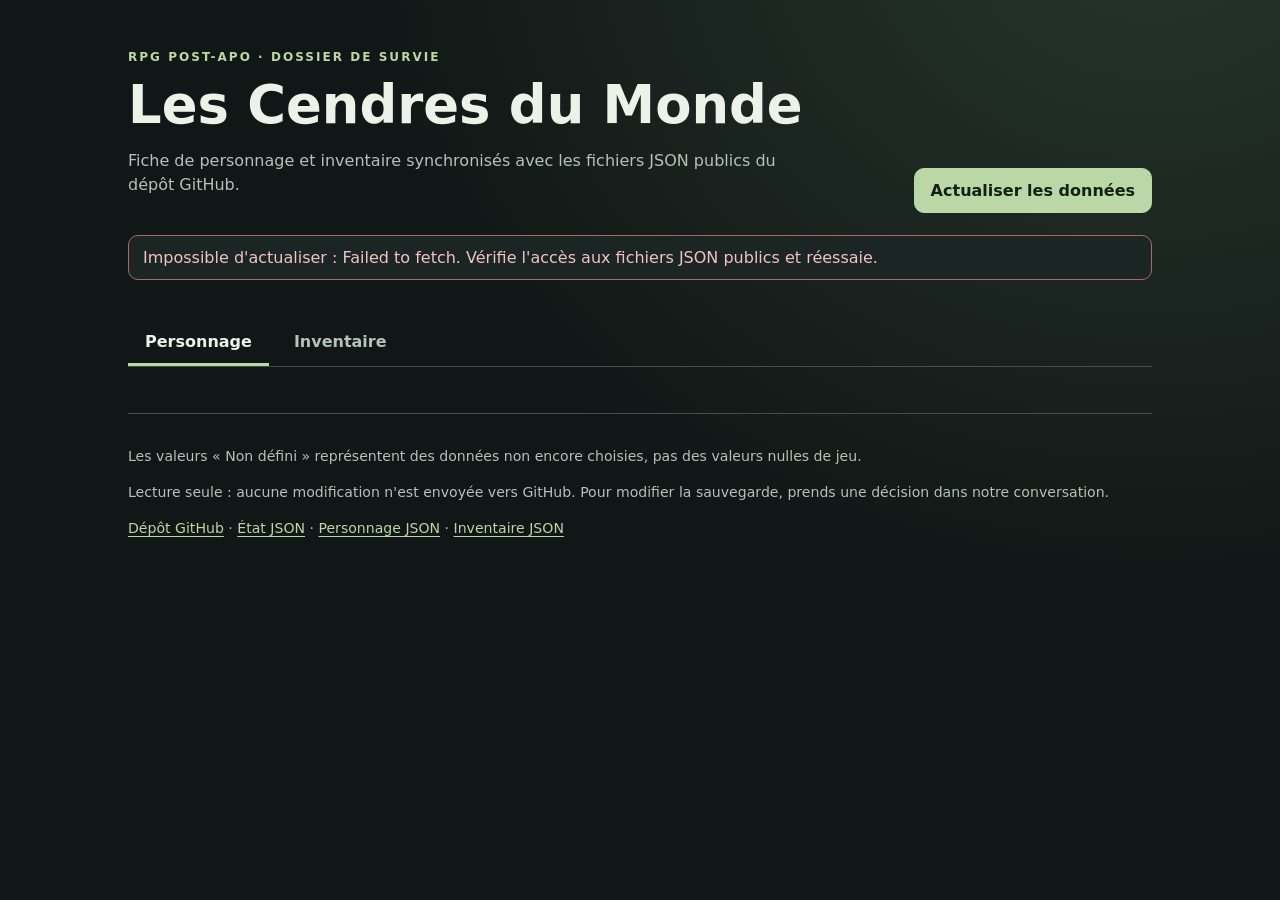
==== docs/index.html @ 20d3e15a "feat: ajouter visualiseur JS de personnage et inventaire" ====
<!doctype html>
<html lang="fr">
<head>
  <meta charset="utf-8">
  <meta name="viewport" content="width=device-width, initial-scale=1">
  <meta name="theme-color" content="#161d1c">
  <meta name="description" content="Tableau de bord du personnage et de l'inventaire — Les Cendres du Monde.">
  <title>Les Cendres du Monde — Tableau de bord</title>
  <link rel="stylesheet" href="./dashboard.css">
  <script src="./dashboard.js" defer></script>
</head>
<body>
  <main class="shell">
    <header class="masthead">
      <div>
        <p class="eyebrow">RPG POST-APO · DOSSIER DE SURVIE</p>
        <h1>Les Cendres du Monde</h1>
        <p class="lead">Fiche de personnage et inventaire synchronisés avec les fichiers JSON publics du dépôt GitHub.</p>
      </div>
      <button type="button" id="refresh" class="primary">Actualiser les données</button>
    </header>

    <div id="status" class="status" role="status" aria-live="polite">Chargement des sauvegardes…</div>
    <section id="summary" class="summary" aria-label="Situation du jeu"></section>

    <nav class="tabs" aria-label="Catégorie de la fiche">
      <button type="button" id="tab-personnage" role="tab" aria-controls="panel-personnage" aria-selected="true" tabindex="0">Personnage</button>
      <button type="button" id="tab-inventaire" role="tab" aria-controls="panel-inventaire" aria-selected="false" tabindex="-1">Inventaire</button>
    </nav>
    <section id="panel-personnage" role="tabpanel" aria-labelledby="tab-personnage" class="panel"></section>
    <section id="panel-inventaire" role="tabpanel" aria-labelledby="tab-inventaire" class="panel" hidden></section>

    <footer class="foot">
      <p>Les valeurs « Non défini » représentent des données non encore choisies, pas des valeurs nulles de jeu.</p>
      <p>Lecture seule : aucune modification n'est envoyée vers GitHub. Pour modifier la sauvegarde, prends une décision dans notre conversation.</p>
      <p><a href="https://github.com/Nighttug58/RPG_POST_APO">Dépôt GitHub</a> · <a href="https://github.com/Nighttug58/RPG_POST_APO/blob/main/sauvegarde/ETAT.json">État JSON</a> · <a href="https://github.com/Nighttug58/RPG_POST_APO/blob/main/personnage/PERSONNAGE.json">Personnage JSON</a> · <a href="https://github.com/Nighttug58/RPG_POST_APO/blob/main/sauvegarde/INVENTAIRE.json">Inventaire JSON</a></p>
    </footer>
  </main>
</body>
</html>
---- docs/dashboard.css ----
:root{color-scheme:dark;--bg:#101716;--panel:#1b2523;--panel2:#23302c;--line:#40514b;--text:#ecf2e8;--muted:#b4c2b8;--accent:#bad7a5;--warn:#e6ce8a;--danger:#e6a8a8}
*{box-sizing:border-box}
html{font-family:system-ui,-apple-system,BlinkMacSystemFont,"Segoe UI",sans-serif;background:var(--bg);color:var(--text)}
body{margin:0;background:radial-gradient(ellipse at 90% -10%,#27352d 0%,transparent 50%),var(--bg);min-height:100vh}
.shell{width:min(1024px,calc(100% - 32px));margin:0 auto;padding:38px 0 55px}
.masthead{display:flex;align-items:flex-end;justify-content:space-between;gap:20px;margin-bottom:22px}
.eyebrow{text-transform:uppercase;letter-spacing:.17em;font-size:.75rem;color:var(--accent);font-weight:700}
h1{font-size:clamp(1.9rem,5vw,3.3rem);line-height:1.08;margin:.3rem 0}
h2{font-size:1.15rem;margin:0 0 14px}
.lead,.muted{color:var(--muted)}
.lead{max-width:660px;line-height:1.5}
button{font:inherit;cursor:pointer}
button:focus-visible,a:focus-visible{outline:3px solid var(--accent);outline-offset:3px}
.primary{border:1px solid var(--accent);background:var(--accent);color:#142014;padding:12px 16px;border-radius:10px;font-weight:700;white-space:nowrap}
.primary:disabled{opacity:.55;cursor:wait}
.status{padding:12px 14px;background:var(--panel);border:1px solid var(--line);border-radius:10px;margin-bottom:16px;color:var(--muted)}
.status.error{border-color:#ae6868;color:#f1c3c3}
.summary{display:grid;grid-template-columns:repeat(4,minmax(0,1fr));gap:12px;margin-bottom:24px}
.tile,.group{background:var(--panel);border:1px solid var(--line);border-radius:12px;padding:18px}
.tile .key,.key{color:var(--muted);font-size:.83rem}
.tile .value{font-size:1.1rem;font-weight:700;margin-top:5px;overflow-wrap:anywhere}
.tabs{display:flex;gap:8px;border-bottom:1px solid var(--line);margin-bottom:18px}
.tabs button{background:transparent;color:var(--muted);border:0;border-bottom:3px solid transparent;padding:12px 17px;font-weight:700}
.tabs button[aria-selected=true]{color:var(--text);border-color:var(--accent)}
.panel{display:grid;gap:16px}
.panel[hidden]{display:none}
.grid{display:grid;grid-template-columns:repeat(2,minmax(0,1fr));gap:16px}
.pairs{display:grid;grid-template-columns:repeat(2,minmax(0,1fr));gap:12px}
.item{border-top:1px solid var(--line);padding:11px 0}
.item:first-child{border-top:0}
.item .value{margin-top:4px;font-size:1rem;overflow-wrap:anywhere}
.bar{height:7px;background:#384640;border-radius:100px;overflow:hidden;margin-top:7px}
.bar>span{display:block;height:100%;background:var(--accent);border-radius:inherit}
.stat{margin-bottom:12px}
.stat-head{display:flex;align-items:center;justify-content:space-between;gap:10px;font-size:.95rem}
.tags{display:flex;flex-wrap:wrap;gap:7px}
.tag{display:inline-block;padding:6px 10px;border:1px solid var(--line);background:var(--panel2);border-radius:99px;font-size:.86rem}
.empty{padding:20px;border:1px dashed var(--line);border-radius:10px;color:var(--muted)}
.inventory-row{display:grid;grid-template-columns:minmax(0,1fr) auto;gap:14px;padding:14px 0;border-top:1px solid var(--line)}
.inventory-row:first-of-type{border-top:0}
.inventory-title{font-weight:700;overflow-wrap:anywhere}
.inventory-meta{font-size:.83rem;color:var(--muted);margin-top:4px}
.numeric{text-align:right;font-variant-numeric:tabular-nums}
.foot{margin-top:28px;padding-top:18px;border-top:1px solid var(--line);color:var(--muted);font-size:.88rem;line-height:1.55}
a{color:var(--accent);text-underline-offset:3px}
@media(max-width:700px){.masthead{align-items:flex-start;flex-direction:column}.summary{grid-template-columns:repeat(2,minmax(0,1fr))}.grid,.pairs{grid-template-columns:1fr}.primary{white-space:normal}}
@media(prefers-reduced-motion:no-preference){button{transition:background .15s,color .15s}}
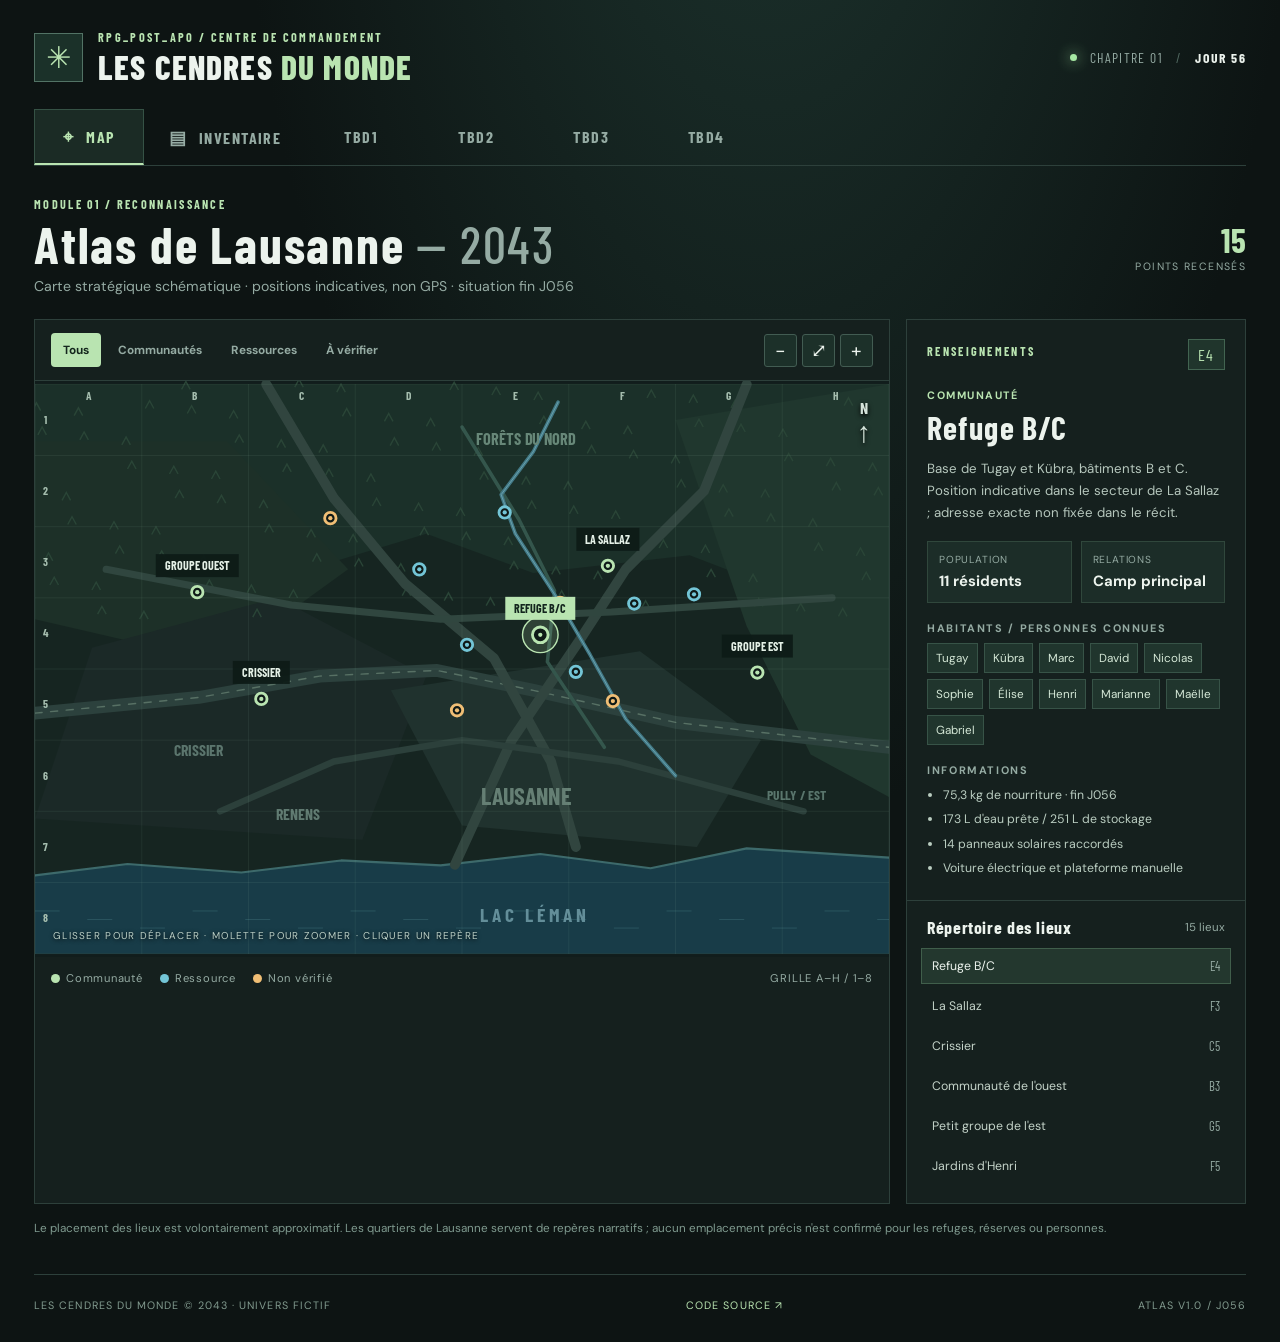
==== commit 95a15e30: "Refonte complète du site Pages : atlas Canvas interactif et 6 onglets" ====
--- a/docs/index.html
+++ b/docs/index.html
@@ -2,39 +2,76 @@
 <html lang="fr">
 <head>
   <meta charset="utf-8">
-  <meta name="viewport" content="width=device-width, initial-scale=1">
-  <meta name="theme-color" content="#161d1c">
-  <meta name="description" content="Tableau de bord du personnage et de l'inventaire — Les Cendres du Monde.">
-  <title>Les Cendres du Monde — Tableau de bord</title>
+  <meta name="viewport" content="width=device-width,initial-scale=1">
+  <meta name="theme-color" content="#101817">
+  <meta name="description" content="Atlas interactif des communautés — Les Cendres du Monde.">
+  <title>Les Cendres du Monde · Atlas</title>
   <link rel="stylesheet" href="./dashboard.css">
   <script src="./dashboard.js" defer></script>
 </head>
 <body>
-  <main class="shell">
-    <header class="masthead">
-      <div>
-        <p class="eyebrow">RPG POST-APO · DOSSIER DE SURVIE</p>
-        <h1>Les Cendres du Monde</h1>
-        <p class="lead">Fiche de personnage et inventaire synchronisés avec les fichiers JSON publics du dépôt GitHub.</p>
+  <div class="app-shell">
+    <header class="topbar">
+      <div class="brand">
+        <div class="brand-mark" aria-hidden="true">✳</div>
+        <div><p class="eyebrow">RPG_POST_APO / CENTRE DE COMMANDEMENT</p><h1>LES CENDRES <span>DU MONDE</span></h1></div>
       </div>
-      <button type="button" id="refresh" class="primary">Actualiser les données</button>
+      <div class="head-meta"><span class="live-dot"></span><span>CHAPITRE 01</span><span class="head-sep">/</span><strong>JOUR 56</strong></div>
     </header>
-
-    <div id="status" class="status" role="status" aria-live="polite">Chargement des sauvegardes…</div>
-    <section id="summary" class="summary" aria-label="Situation du jeu"></section>
-
-    <nav class="tabs" aria-label="Catégorie de la fiche">
-      <button type="button" id="tab-personnage" role="tab" aria-controls="panel-personnage" aria-selected="true" tabindex="0">Personnage</button>
-      <button type="button" id="tab-inventaire" role="tab" aria-controls="panel-inventaire" aria-selected="false" tabindex="-1">Inventaire</button>
+    <nav class="tabs" role="tablist" aria-label="Sections du centre de commandement">
+      <button class="tab active" id="tab-map" type="button" role="tab" aria-selected="true" aria-controls="panel-map" data-tab="map"><span class="tab-icon">⌖</span> Map</button>
+      <button class="tab" id="tab-inventaire" type="button" role="tab" aria-selected="false" aria-controls="panel-inventaire" tabindex="-1" data-tab="inventaire"><span class="tab-icon">▤</span> Inventaire</button>
+      <button class="tab" id="tab-tbd1" type="button" role="tab" aria-selected="false" aria-controls="panel-tbd1" tabindex="-1" data-tab="tbd1">TBD1</button>
+      <button class="tab" id="tab-tbd2" type="button" role="tab" aria-selected="false" aria-controls="panel-tbd2" tabindex="-1" data-tab="tbd2">TBD2</button>
+      <button class="tab" id="tab-tbd3" type="button" role="tab" aria-selected="false" aria-controls="panel-tbd3" tabindex="-1" data-tab="tbd3">TBD3</button>
+      <button class="tab" id="tab-tbd4" type="button" role="tab" aria-selected="false" aria-controls="panel-tbd4" tabindex="-1" data-tab="tbd4">TBD4</button>
     </nav>
-    <section id="panel-personnage" role="tabpanel" aria-labelledby="tab-personnage" class="panel"></section>
-    <section id="panel-inventaire" role="tabpanel" aria-labelledby="tab-inventaire" class="panel" hidden></section>
-
-    <footer class="foot">
-      <p>Les valeurs « Non défini » représentent des données non encore choisies, pas des valeurs nulles de jeu.</p>
-      <p>Lecture seule : aucune modification n'est envoyée vers GitHub. Pour modifier la sauvegarde, prends une décision dans notre conversation.</p>
-      <p><a href="https://github.com/Nighttug58/RPG_POST_APO">Dépôt GitHub</a> · <a href="https://github.com/Nighttug58/RPG_POST_APO/blob/main/sauvegarde/ETAT.json">État JSON</a> · <a href="https://github.com/Nighttug58/RPG_POST_APO/blob/main/personnage/PERSONNAGE.json">Personnage JSON</a> · <a href="https://github.com/Nighttug58/RPG_POST_APO/blob/main/sauvegarde/INVENTAIRE.json">Inventaire JSON</a></p>
-    </footer>
-  </main>
+    <main>
+      <section id="panel-map" role="tabpanel" aria-labelledby="tab-map" class="page">
+        <div class="section-head">
+          <div><p class="eyebrow">MODULE 01 / RECONNAISSANCE</p><h2>Atlas de Lausanne <span class="subtitle">— 2043</span></h2><p class="description">Carte stratégique schématique · positions indicatives, non GPS · situation fin J056</p></div>
+          <div class="counter"><strong id="site-count">0</strong><span>POINTS RECENSÉS</span></div>
+        </div>
+        <div class="workspace">
+          <div class="map-card">
+            <div class="map-toolbar">
+              <div class="filter-set" aria-label="Filtrer les lieux">
+                <button class="filter active" type="button" data-filter="all" aria-pressed="true">Tous</button>
+                <button class="filter" type="button" data-filter="camp" aria-pressed="false">Communautés</button>
+                <button class="filter" type="button" data-filter="resource" aria-pressed="false">Ressources</button>
+                <button class="filter" type="button" data-filter="unknown" aria-pressed="false">À vérifier</button>
+              </div>
+              <div class="zoom-set" aria-label="Contrôles de carte">
+                <button type="button" id="zoom-out" aria-label="Dézoomer">−</button>
+                <button type="button" id="zoom-reset" aria-label="Réinitialiser la vue">⤢</button>
+                <button type="button" id="zoom-in" aria-label="Zoomer">+</button>
+              </div>
+            </div>
+            <div class="canvas-wrap" id="canvas-wrap">
+              <canvas id="world-map" role="img" aria-label="Carte schématique interactive de Lausanne avec une grille A à H et 1 à 8. Utilisez aussi la liste de lieux à droite."></canvas>
+              <div class="map-north" aria-hidden="true">N <span>↑</span></div>
+              <div class="map-hint">GLISSER POUR DÉPLACER · MOLETTE POUR ZOOMER · CLIQUER UN REPÈRE</div>
+            </div>
+            <div class="map-bottom"><div class="legend"><span><i class="dot camp"></i> Communauté</span><span><i class="dot resource"></i> Ressource</span><span><i class="dot unknown"></i> Non vérifié</span></div><span>GRILLE A–H / 1–8</span></div>
+          </div>
+          <aside class="intel" aria-label="Fiches des lieux">
+            <div class="intel-heading"><span class="eyebrow">RENSEIGNEMENTS</span><span id="intel-position" class="coord-chip">—</span></div>
+            <div class="intel-body" id="intel-body" aria-live="polite"></div>
+            <div class="index">
+              <div class="index-heading"><h3>Répertoire des lieux</h3><span id="index-count"></span></div>
+              <div id="location-index" class="location-index"></div>
+            </div>
+          </aside>
+        </div>
+        <p class="disclaimer">Le placement des lieux est volontairement approximatif. Les quartiers de Lausanne servent de repères narratifs ; aucun emplacement précis n'est confirmé pour les refuges, réserves ou personnes.</p>
+      </section>
+      <section id="panel-inventaire" role="tabpanel" aria-labelledby="tab-inventaire" class="page placeholder" hidden></section>
+      <section id="panel-tbd1" role="tabpanel" aria-labelledby="tab-tbd1" class="page placeholder" hidden></section>
+      <section id="panel-tbd2" role="tabpanel" aria-labelledby="tab-tbd2" class="page placeholder" hidden></section>
+      <section id="panel-tbd3" role="tabpanel" aria-labelledby="tab-tbd3" class="page placeholder" hidden></section>
+      <section id="panel-tbd4" role="tabpanel" aria-labelledby="tab-tbd4" class="page placeholder" hidden></section>
+    </main>
+    <footer class="footer"><span>LES CENDRES DU MONDE © 2043 · UNIVERS FICTIF</span><a href="https://github.com/Nighttug58/RPG_POST_APO" target="_blank" rel="noopener noreferrer">CODE SOURCE ↗</a><span>ATLAS V1.0 / J056</span></footer>
+  </div>
 </body>
 </html>
--- a/docs/dashboard.css
+++ b/docs/dashboard.css
@@ -1,47 +1,92 @@
-:root{color-scheme:dark;--bg:#101716;--panel:#1b2523;--panel2:#23302c;--line:#40514b;--text:#ecf2e8;--muted:#b4c2b8;--accent:#bad7a5;--warn:#e6ce8a;--danger:#e6a8a8}
+@import url('https://fonts.googleapis.com/css2?family=Barlow+Condensed:wght@500;600;700;800&family=DM+Sans:wght@400;500;600;700&display=swap');
+:root{color-scheme:dark;--bg:#0d1413;--surface:#15201e;--surface2:#1a2825;--line:#2d403b;--text:#ecf3ed;--muted:#95aba3;--accent:#b9e4b1;--camp:#b9e4b1;--resource:#73c5d6;--unknown:#f0be75}
 *{box-sizing:border-box}
-html{font-family:system-ui,-apple-system,BlinkMacSystemFont,"Segoe UI",sans-serif;background:var(--bg);color:var(--text)}
-body{margin:0;background:radial-gradient(ellipse at 90% -10%,#27352d 0%,transparent 50%),var(--bg);min-height:100vh}
-.shell{width:min(1024px,calc(100% - 32px));margin:0 auto;padding:38px 0 55px}
-.masthead{display:flex;align-items:flex-end;justify-content:space-between;gap:20px;margin-bottom:22px}
-.eyebrow{text-transform:uppercase;letter-spacing:.17em;font-size:.75rem;color:var(--accent);font-weight:700}
-h1{font-size:clamp(1.9rem,5vw,3.3rem);line-height:1.08;margin:.3rem 0}
-h2{font-size:1.15rem;margin:0 0 14px}
-.lead,.muted{color:var(--muted)}
-.lead{max-width:660px;line-height:1.5}
+html{font-family:'DM Sans',system-ui,sans-serif;background:var(--bg);color:var(--text)}
+body{margin:0;min-height:100vh;background:radial-gradient(ellipse at 60% -30%,#1e3630 0%,transparent 50%),var(--bg)}
 button{font:inherit;cursor:pointer}
-button:focus-visible,a:focus-visible{outline:3px solid var(--accent);outline-offset:3px}
-.primary{border:1px solid var(--accent);background:var(--accent);color:#142014;padding:12px 16px;border-radius:10px;font-weight:700;white-space:nowrap}
-.primary:disabled{opacity:.55;cursor:wait}
-.status{padding:12px 14px;background:var(--panel);border:1px solid var(--line);border-radius:10px;margin-bottom:16px;color:var(--muted)}
-.status.error{border-color:#ae6868;color:#f1c3c3}
-.summary{display:grid;grid-template-columns:repeat(4,minmax(0,1fr));gap:12px;margin-bottom:24px}
-.tile,.group{background:var(--panel);border:1px solid var(--line);border-radius:12px;padding:18px}
-.tile .key,.key{color:var(--muted);font-size:.83rem}
-.tile .value{font-size:1.1rem;font-weight:700;margin-top:5px;overflow-wrap:anywhere}
-.tabs{display:flex;gap:8px;border-bottom:1px solid var(--line);margin-bottom:18px}
-.tabs button{background:transparent;color:var(--muted);border:0;border-bottom:3px solid transparent;padding:12px 17px;font-weight:700}
-.tabs button[aria-selected=true]{color:var(--text);border-color:var(--accent)}
-.panel{display:grid;gap:16px}
-.panel[hidden]{display:none}
-.grid{display:grid;grid-template-columns:repeat(2,minmax(0,1fr));gap:16px}
-.pairs{display:grid;grid-template-columns:repeat(2,minmax(0,1fr));gap:12px}
-.item{border-top:1px solid var(--line);padding:11px 0}
-.item:first-child{border-top:0}
-.item .value{margin-top:4px;font-size:1rem;overflow-wrap:anywhere}
-.bar{height:7px;background:#384640;border-radius:100px;overflow:hidden;margin-top:7px}
-.bar>span{display:block;height:100%;background:var(--accent);border-radius:inherit}
-.stat{margin-bottom:12px}
-.stat-head{display:flex;align-items:center;justify-content:space-between;gap:10px;font-size:.95rem}
-.tags{display:flex;flex-wrap:wrap;gap:7px}
-.tag{display:inline-block;padding:6px 10px;border:1px solid var(--line);background:var(--panel2);border-radius:99px;font-size:.86rem}
-.empty{padding:20px;border:1px dashed var(--line);border-radius:10px;color:var(--muted)}
-.inventory-row{display:grid;grid-template-columns:minmax(0,1fr) auto;gap:14px;padding:14px 0;border-top:1px solid var(--line)}
-.inventory-row:first-of-type{border-top:0}
-.inventory-title{font-weight:700;overflow-wrap:anywhere}
-.inventory-meta{font-size:.83rem;color:var(--muted);margin-top:4px}
-.numeric{text-align:right;font-variant-numeric:tabular-nums}
-.foot{margin-top:28px;padding-top:18px;border-top:1px solid var(--line);color:var(--muted);font-size:.88rem;line-height:1.55}
-a{color:var(--accent);text-underline-offset:3px}
-@media(max-width:700px){.masthead{align-items:flex-start;flex-direction:column}.summary{grid-template-columns:repeat(2,minmax(0,1fr))}.grid,.pairs{grid-template-columns:1fr}.primary{white-space:normal}}
-@media(prefers-reduced-motion:no-preference){button{transition:background .15s,color .15s}}
+button:focus-visible,a:focus-visible{outline:2px solid var(--accent);outline-offset:3px}
+button:disabled{cursor:default;opacity:.55}
+[hidden]{display:none!important}
+.app-shell{max-width:1720px;margin:auto;padding:0 34px}
+.topbar{display:flex;align-items:center;justify-content:space-between;gap:20px;padding:30px 0 25px}
+.brand{display:flex;align-items:center;gap:15px}
+.brand-mark{display:grid;place-items:center;width:49px;height:49px;border:1px solid #527365;background:#1b3129;color:var(--accent);font-size:30px}
+.eyebrow{font-family:'Barlow Condensed',sans-serif;font-size:.76rem;font-weight:700;letter-spacing:.19em;color:var(--accent);margin:0 0 7px}
+h1,h2,h3,p{margin-top:0}
+h1,h2,h3{font-family:'Barlow Condensed',sans-serif;letter-spacing:.035em}
+h1{font-size:clamp(1.45rem,2.6vw,2.15rem);line-height:1;margin:0;font-weight:800}
+h1 span{color:var(--accent)}
+.head-meta{display:flex;align-items:center;gap:13px;font-family:'Barlow Condensed',sans-serif;font-size:.86rem;letter-spacing:.1em;color:var(--muted)}
+.head-meta strong{color:var(--text)}
+.head-sep{color:#526a62}
+.live-dot{width:7px;height:7px;border-radius:50%;background:#a6e8a3;box-shadow:0 0 14px #a6e8a3}
+.tabs{display:flex;gap:5px;overflow-x:auto;border-bottom:1px solid var(--line);scrollbar-width:thin}
+.tab{white-space:nowrap;min-width:110px;padding:15px 19px;border:1px solid transparent;border-bottom:2px solid transparent;background:transparent;color:var(--muted);font-family:'Barlow Condensed',sans-serif;font-weight:700;letter-spacing:.09em;text-transform:uppercase}
+.tab.active{background:#1b2b25;border-color:#355245;border-bottom-color:var(--accent);color:var(--accent)}
+.tab:hover:not(.active){background:#192521;color:var(--text)}
+.tab-icon{font-size:1.1rem;margin-right:7px}
+.page{padding-top:31px}
+.section-head{display:flex;align-items:center;justify-content:space-between;gap:18px;margin-bottom:24px}
+.section-head h2{font-size:clamp(2.1rem,4vw,3.25rem);line-height:1;margin:0 0 8px;font-weight:700}
+.subtitle{color:var(--muted);font-weight:500}
+.description{color:var(--muted);font-size:.88rem;margin:0}
+.counter{display:flex;flex-direction:column;text-align:right;white-space:nowrap}
+.counter strong{font:700 2.1rem 'Barlow Condensed',sans-serif;color:var(--accent)}
+.counter span{font-size:.66rem;letter-spacing:.13em;color:var(--muted)}
+.workspace{display:grid;grid-template-columns:minmax(0,1fr) 340px;gap:16px;align-items:stretch}
+.map-card,.intel{background:var(--surface);border:1px solid var(--line);min-width:0}
+.map-card{display:flex;flex-direction:column}
+.map-toolbar{display:flex;align-items:center;justify-content:space-between;gap:12px;padding:13px 16px;border-bottom:1px solid var(--line)}
+.filter-set,.zoom-set{display:flex;gap:5px}
+.filter{border:1px solid transparent;background:transparent;color:var(--muted);padding:8px 11px;font-size:.74rem;font-weight:700;border-radius:4px}
+.filter.active{color:#14261d;background:var(--accent)}
+.filter:not(.active):hover{background:#263c33;color:var(--text)}
+.zoom-set button{width:33px;height:33px;border:1px solid #425c52;background:#1c3029;color:var(--text);border-radius:3px;font-size:1.2rem}
+.zoom-set button:hover{border-color:var(--accent)}
+.canvas-wrap{height:min(64vh,680px);min-height:470px;position:relative;overflow:hidden;background:#111d1c;touch-action:none}
+canvas{display:block;width:100%;height:100%;cursor:grab}
+canvas.dragging{cursor:grabbing}
+.map-north{position:absolute;top:17px;right:18px;font:700 1rem 'Barlow Condensed',sans-serif;color:#d5e4da;text-align:center;pointer-events:none;text-shadow:0 2px 5px #000}
+.map-north span{display:block;font-size:1.8rem;line-height:1}
+.map-hint{position:absolute;bottom:15px;left:18px;color:#bdd0c6;pointer-events:none;font-size:.62rem;letter-spacing:.13em;text-shadow:0 1px 4px #000}
+.map-bottom{padding:14px 16px;display:flex;align-items:center;justify-content:space-between;gap:12px;color:var(--muted);font-size:.7rem;letter-spacing:.07em}
+.legend{display:flex;gap:17px;flex-wrap:wrap}
+.legend span{display:flex;align-items:center;gap:6px}
+.dot{width:9px;height:9px;display:inline-block;border-radius:50%}
+.dot.camp{background:var(--camp)}.dot.resource{background:var(--resource)}.dot.unknown{background:var(--unknown)}
+.intel{display:flex;flex-direction:column}
+.intel-heading{display:flex;align-items:center;justify-content:space-between;padding:19px 20px 10px}
+.coord-chip{font-family:'Barlow Condensed',sans-serif;color:var(--accent);border:1px solid #426451;background:#20352c;padding:5px 9px;letter-spacing:.1em}
+.intel-body{padding:8px 20px 18px}
+.type-line{font-size:.67rem;letter-spacing:.14em;font-weight:700;color:var(--accent);text-transform:uppercase;margin:0 0 9px}
+.type-line.resource{color:var(--resource)}.type-line.unknown{color:var(--unknown)}
+.intel-body h3{font-size:2rem;line-height:1.06;margin:0 0 13px}
+.intel-desc{font-size:.83rem;color:#b6c7bd;line-height:1.65;margin:0 0 17px}
+.intel-metrics{display:grid;grid-template-columns:1fr 1fr;gap:9px;margin:0 0 18px}
+.metric{padding:11px;background:#1c2d28;border:1px solid #30473c}
+.metric span{display:block;font-size:.64rem;color:var(--muted);text-transform:uppercase;letter-spacing:.08em}
+.metric strong{display:block;margin-top:5px;font-size:.93rem}
+.intel-body h4{font-size:.68rem;letter-spacing:.15em;text-transform:uppercase;color:var(--muted);margin:18px 0 8px}
+.resident-list{display:flex;flex-wrap:wrap;gap:6px}
+.resident-list span{padding:6px 8px;background:#20352d;border:1px solid #375347;font-size:.73rem;color:#d5e8d7}
+.intel-notes{margin:0;padding-left:16px;color:#bacdc1;font-size:.77rem;line-height:1.65}
+.intel-notes li{margin-bottom:4px}
+.index{margin-top:auto;border-top:1px solid var(--line);padding:15px 14px}
+.index-heading{display:flex;align-items:center;justify-content:space-between;margin:0 6px 10px}
+.index-heading h3{font-size:1.12rem;margin:0}
+.index-heading span{font-size:.72rem;color:var(--muted)}
+.location-index{max-height:240px;overflow:auto;display:grid;gap:4px}
+.location-button{display:flex;align-items:center;justify-content:space-between;text-align:left;width:100%;gap:10px;border:1px solid transparent;padding:9px 10px;background:transparent;color:#c4d3c9;font-size:.77rem}
+.location-button:hover,.location-button.selected{background:#23372e;border-color:#405e4b;color:var(--text)}
+.location-button small{color:var(--muted);font-family:'Barlow Condensed',sans-serif;font-size:.8rem}
+.disclaimer{color:#7f9a8f;font-size:.73rem;line-height:1.5;margin:16px 0 36px}
+.placeholder{min-height:62vh;display:grid;place-items:center}
+.placeholder-card{width:min(560px,100%);border:1px solid var(--line);background:var(--surface);padding:52px 30px;text-align:center}
+.placeholder-card .big{font:700 5rem 'Barlow Condensed',sans-serif;color:#344b40}
+.placeholder-card h2{font-size:2.4rem;margin:8px 0}
+.placeholder-card p{color:var(--muted);line-height:1.7;font-size:.9rem}
+.footer{display:flex;justify-content:space-between;flex-wrap:wrap;gap:10px;border-top:1px solid var(--line);padding:23px 0 30px;color:#829b8f;font-size:.67rem;letter-spacing:.1em}
+.footer a{color:var(--accent);text-decoration:none}
+@media(max-width:1120px){.workspace{grid-template-columns:minmax(0,1fr) 310px}}
+@media(max-width:880px){.app-shell{padding:0 18px}.workspace{grid-template-columns:1fr}.intel{display:grid;grid-template-columns:1fr 1fr}.intel-heading{grid-column:1/-1}.index{margin:0;border-top:0;border-left:1px solid var(--line)}.location-index{max-height:350px}.canvas-wrap{height:54vh;min-height:410px}}
+@media(max-width:600px){.topbar{align-items:flex-start}.head-meta{display:none}.section-head{align-items:flex-start}.counter strong{font-size:1.5rem}.counter span{font-size:.55rem}.map-toolbar{flex-wrap:wrap}.filter-set{overflow:auto;width:100%}.zoom-set{margin-left:auto}.filter{padding:8px}.intel{display:flex}.index{border-left:0;border-top:1px solid var(--line)}.canvas-wrap{height:54vh;min-height:390px}.map-hint{font-size:.52rem;max-width:230px;line-height:1.5}.map-bottom{flex-wrap:wrap}.footer{font-size:.6rem}}
